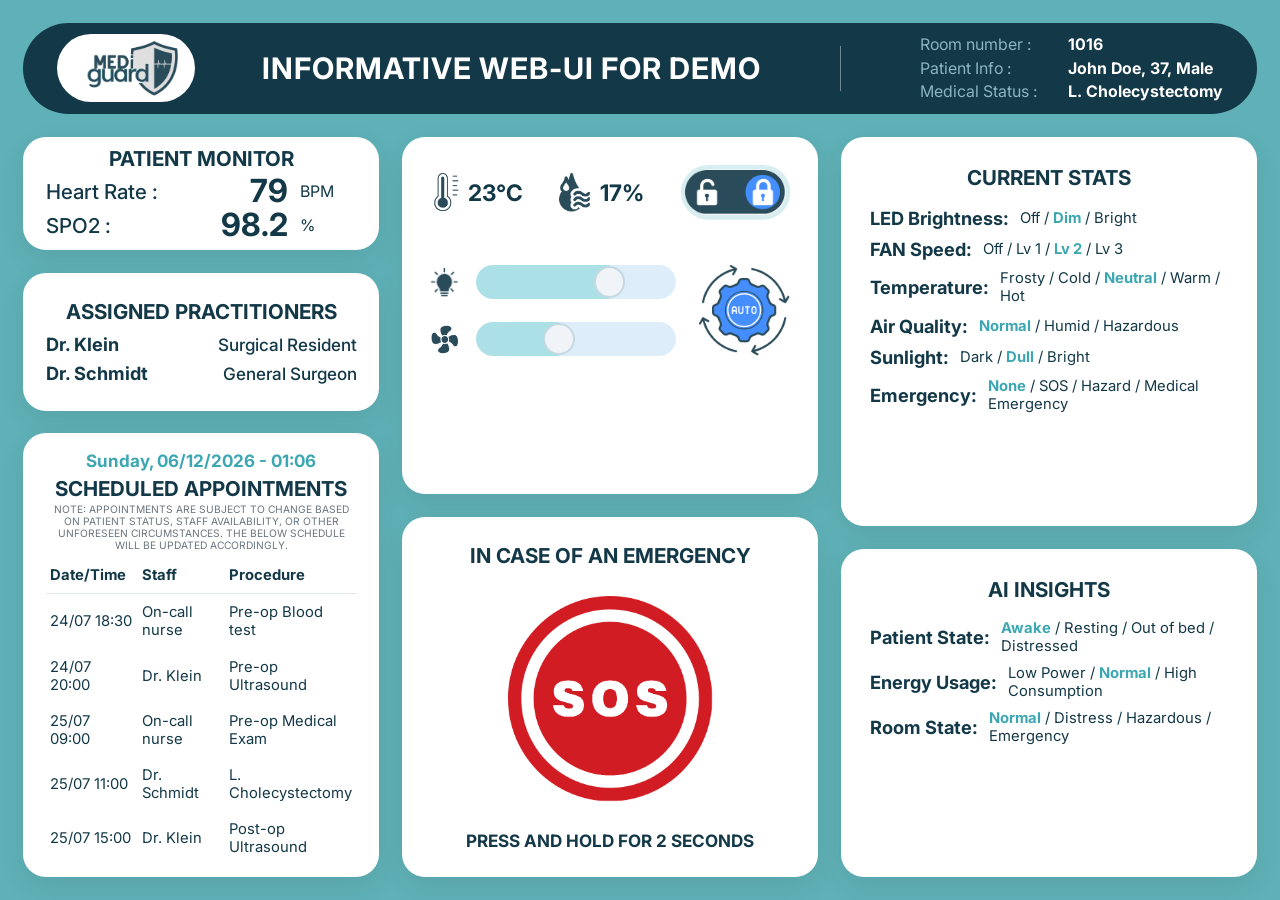
==== docs/index.html @ 402dad9f "reorganized folder" ====
<!DOCTYPE html>
<html lang="en">

<head>
    <meta charset="UTF-8">
    <meta name="viewport" content="width=device-width, initial-scale=1.0, maximum-scale=1.0, user-scalable=no">
    <meta http-equiv="Cache-Control" content="no-cache, no-store, must-revalidate">
    <meta http-equiv="Pragma" content="no-cache">
    <meta http-equiv="Expires" content="0">
    
    <title>MediGuard Dashboard</title>
    <link rel="icon" type="image/png" href="assets/favicon.png">
    <link rel="stylesheet" href="style.css">
    <link href="https://fonts.googleapis.com/css2?family=Inter:wght@400;500;700&display=swap" rel="stylesheet">
    
    <!-- PWA Settings & Mobile Web App Meta Tags -->
    <meta name="theme-color" content="#133847">
    <meta name="mobile-web-app-capable" content="yes">
    <meta name="apple-mobile-web-app-capable" content="yes">
    <meta name="apple-mobile-web-app-status-bar-style" content="black-translucent">
    <meta name="apple-mobile-web-app-title" content="MediGuard">
    <link rel="apple-touch-icon" href="assets/icon-192.png">
    
    <!-- Web App Manifest Link -->
    <link rel="manifest" href="manifest.json">
</head>

<body>
    <div class="emergency-overlay" id="emergencyOverlay"></div>
    <div class="dashboard-container">
        <!-- HEADER -->
        <header class="header">
            <div class="logo-section">
                <img src="assets/MediGuard_Logo.png" alt="MediGuard Logo" class="logo-img">
            </div>
            <div class="title-section">
                <h1>INFORMATIVE WEB-UI FOR DEMO</h1>
            </div>
            <div class="header-divider"></div>
            <div class="patient-info">
                <div class="info-row"><span class="label">Room number : </span><span class="value">1016</span></div>
                <div class="info-row"><span class="label">Patient Info : </span><span class="value">John Doe, 37,
                        Male</span></div>
                <div class="info-row"><span class="label">Medical Status : </span><span class="value">L.
                        Cholecystectomy</span></div>
            </div>
        </header>

        <!-- MAIN GRID -->
        <main class="main-grid">

            <!-- LEFT COLUMN -->
            <div class="col left-col">
                <div class="card patient-monitor">
                    <h2 class="card-title">PATIENT MONITOR</h2>
                    <div class="monitor-data">
                        <div class="data-row">
                            <span class="data-label">Heart Rate :</span>
                            <span class="data-value">79</span>
                            <span class="data-unit">BPM</span>
                        </div>
                        <div class="data-row">
                            <span class="data-label">SPO2 :</span>
                            <span class="data-value">98.2</span>
                            <span class="data-unit">%</span>
                        </div>
                    </div>
                </div>

                <div class="card assigned-practitioners">
                    <h2 class="card-title">Assigned Practitioners</h2>
                    <div class="practitioner-list">
                        <div class="practitioner-row">
                            <span class="prac-name">Dr. Klein</span>
                            <span class="prac-role">Surgical Resident</span>
                        </div>
                        <div class="practitioner-row">
                            <span class="prac-name">Dr. Schmidt</span>
                            <span class="prac-role">General Surgeon</span>
                        </div>
                    </div>
                </div>

                <div class="card scheduled-appointments">
                    <div class="schedule-header">
                        <div class="realtime-clock" id="realtimeClock">Loading time...</div>
                        <h2 class="card-title" style="margin-top: 5px; margin-bottom: 2px;">Scheduled Appointments</h2>
                        <div class="disclaimer" style="margin-top: 0;">NOTE: Appointments are subject to change based on
                            patient status, staff availability, or other unforeseen circumstances. The below schedule
                            will be updated accordingly.</div>
                    </div>
                    <div class="table-wrapper">
                        <table class="schedule-table">
                            <thead>
                                <tr>
                                    <th>Date/Time</th>
                                    <th>Staff</th>
                                    <th>Procedure</th>
                                </tr>
                            </thead>
                            <tbody>
                                <tr>
                                    <td>24/07 18:30</td>
                                    <td>On-call nurse</td>
                                    <td>Pre-op Blood test</td>
                                </tr>
                                <tr>
                                    <td>24/07 20:00</td>
                                    <td>Dr. Klein</td>
                                    <td>Pre-op Ultrasound</td>
                                </tr>
                                <tr>
                                    <td>25/07 09:00</td>
                                    <td>On-call nurse</td>
                                    <td>Pre-op Medical Exam</td>
                                </tr>
                                <tr>
                                    <td>25/07 11:00</td>
                                    <td>Dr. Schmidt</td>
                                    <td>L. Cholecystectomy</td>
                                </tr>
                                <tr>
                                    <td>25/07 15:00</td>
                                    <td>Dr. Klein</td>
                                    <td>Post-op Ultrasound</td>
                                </tr>
                                <tr>
                                    <td>25/07 17:30</td>
                                    <td>Dr. Klein</td>
                                    <td>Post-op Medical Exam</td>
                                </tr>
                                <tr>
                                    <td>25/07 18:00</td>
                                    <td>Dr. Klein</td>
                                    <td>Instructions and Medication</td>
                                </tr>
                                <tr>
                                    <td>26/07 09:00</td>
                                    <td>Dr. Schmidt</td>
                                    <td>Final Check-up, Discharge</td>
                                </tr>
                            </tbody>
                        </table>
                    </div>
                </div>
            </div>

            <!-- MIDDLE COLUMN -->
            <div class="col middle-col">
                <div class="card environment-controls">
                    <div class="env-top-row">
                        <div class="env-stat">
                            <img src="assets/Temperature_Icon.png" alt="Temp" class="env-icon">
                            <span class="env-value">23°C</span>
                        </div>
                        <div class="env-stat">
                            <img src="assets/Humidity_Icon.png" alt="Humidity" class="env-icon">
                            <span class="env-value">17%</span>
                        </div>
                        <div class="door-lock">
                            <div class="lock-toggle" id="lockToggle"
                                style="position: relative; background: transparent; padding: 0; width: 6rem; height: 3rem; display: flex; align-items: center; justify-content: center;">
                                <svg class="lock-progress" width="100%" height="100%" viewBox="0 0 96 48"
                                    style="position: absolute; top: 0; left: 0; pointer-events: none;">
                                    <rect x="2" y="2" width="92" height="44" rx="22" fill="none"
                                        stroke="rgba(60, 167, 179, 0.2)" stroke-width="4"></rect>
                                    <rect id="lockProgressFill" x="2" y="2" width="92" height="44" rx="22" fill="none"
                                        stroke="var(--accent-teal)" stroke-width="4" stroke-dasharray="234.3"
                                        stroke-dashoffset="234.3" stroke-linecap="round"></rect>
                                </svg>
                                <img id="lockBtn" src="assets/Locked_Button.png" alt="Lock Toggle"
                                    style="height: 2.5rem; width: 5.5rem; cursor: pointer; object-fit: contain; position: relative; z-index: 2;">
                            </div>
                        </div>
                    </div>

                    <div class="env-bottom-row">
                        <div class="sliders-section">
                            <div class="slider-row">
                                <img src="assets/Light_Icon.png" alt="Light" class="slider-icon">
                                <input type="range" min="0" max="100" value="70" class="custom-slider light-slider"
                                    id="lightSlider" disabled>
                            </div>
                            <div class="slider-row">
                                <img src="assets/Fan_Icon.png" alt="Fan" class="slider-icon">
                                <input type="range" min="0" max="100" value="40" class="custom-slider fan-slider"
                                    id="fanSlider" disabled>
                            </div>
                        </div>
                        <div class="auto-btn-section">
                            <button class="auto-btn active" id="autoBtn" style="position: relative;">
                                <svg class="auto-progress" width="100%" height="100%" viewBox="0 0 100 100"
                                    style="position: absolute; top: 0; left: 0; pointer-events: none; transform: rotate(-90deg); z-index: 0; border-radius: 50%; overflow: hidden;">
                                    <circle id="autoProgressFill" cx="50" cy="50" r="12.5" fill="none"
                                        stroke="var(--accent-teal)" stroke-width="25" stroke-dasharray="78.5"
                                        stroke-dashoffset="78.5"></circle>
                                </svg>
                                <img id="autoBtnImg" src="assets/AUTO_Button.png" alt="AUTO"
                                    style="position: relative; z-index: 1;">
                            </button>
                        </div>
                    </div>
                </div>

                <div class="card emergency-card">
                    <h2 class="card-title">IN CASE OF AN EMERGENCY</h2>
                    <div class="sos-container">
                        <svg class="sos-progress" width="220" height="220" viewBox="0 0 220 220">
                            <circle class="sos-progress-track" cx="110" cy="110" r="100"></circle>
                            <circle class="sos-progress-fill" cx="110" cy="110" r="100" id="sosProgressFill"></circle>
                        </svg>
                        <button class="sos-btn" id="sosBtn">
                            <img src="assets/SOS_Button.png" alt="SOS">
                        </button>
                    </div>
                    <div class="sos-instruction">PRESS AND HOLD FOR 2 SECONDS</div>
                </div>
            </div>

            <!-- RIGHT COLUMN -->
            <div class="col right-col">
                <div class="card current-stats">
                    <h2 class="card-title">CURRENT STATS</h2>
                    <div class="stats-list">
                        <div class="stat-row">
                            <span class="stat-label">LED Brightness</span><span class="colon">:</span>
                            <span class="stat-options">Off / <span class="active">Dim</span> / Bright</span>
                        </div>
                        <div class="stat-row">
                            <span class="stat-label">FAN Speed</span><span class="colon">:</span>
                            <span class="stat-options">Off / Lv 1 / <span class="active">Lv 2</span> / Lv 3</span>
                        </div>
                        <div class="stat-row">
                            <span class="stat-label">Temperature</span><span class="colon">:</span>
                            <span class="stat-options">Frosty / Cold / <span class="active">Neutral</span> / Warm /
                                Hot</span>
                        </div>
                        <div class="stat-row">
                            <span class="stat-label">Air Quality</span><span class="colon">:</span>
                            <span class="stat-options"><span class="active">Normal</span> / Humid / Hazardous</span>
                        </div>
                        <div class="stat-row">
                            <span class="stat-label">Sunlight</span><span class="colon">:</span>
                            <span class="stat-options">Dark / <span class="active">Dull</span> / Bright</span>
                        </div>
                        <div class="stat-row">
                            <span class="stat-label">Emergency</span><span class="colon">:</span>
                            <span class="stat-options" id="emergencyStatusText"><span class="active">None</span> / SOS /
                                Hazard / Medical Emergency</span>
                        </div>
                    </div>
                </div>

                <div class="card ai-insights">
                    <h2 class="card-title">AI INSIGHTS</h2>
                    <div class="stats-list">
                        <div class="stat-row">
                            <span class="stat-label">Patient State</span><span class="colon">:</span>
                            <span class="stat-options"><span class="active">Awake</span> / Resting / Out of bed /
                                Distressed</span>
                        </div>
                        <div class="stat-row">
                            <span class="stat-label">Energy Usage</span><span class="colon">:</span>
                            <span class="stat-options">Low Power / <span class="active">Normal</span> / High
                                Consumption</span>
                        </div>
                        <div class="stat-row">
                            <span class="stat-label">Room State</span><span class="colon">:</span>
                            <span class="stat-options"><span class="active">Normal</span> / Distress / Hazardous /
                                Emergency</span>
                        </div>
                    </div>
                </div>
            </div>
        </main>
    </div>

    <div class="orientation-warning">
        <div class="warning-content">
            <div class="warning-logo-wrapper">
                <img src="assets/MediGuard_Logo.png" alt="MediGuard Logo" class="warning-logo">
            </div>
            <svg class="phone-rotate-icon" viewBox="0 0 100 100" width="120" height="120">
                <g class="phone-group">
                    <rect x="25" y="10" width="50" height="80" rx="8" stroke="#FFF" stroke-width="4" fill="none"/>
                    <rect x="31" y="18" width="38" height="60" rx="4" fill="rgba(255,255,255,0.15)"/>
                    <circle cx="50" cy="84" r="3" fill="#FFF"/>
                </g>
                <path class="arrow-path" d="M 65 25 Q 85 25 85 50 Q 85 75 65 75" fill="none" stroke="var(--accent-teal)" stroke-width="4" stroke-linecap="round"/>
                <polygon class="arrow-head" points="68,70 60,75 68,80" fill="var(--accent-teal)"/>
            </svg>
            <h2 class="warning-title">Portrait Mode Detected</h2>
            <p class="warning-text">For the best MediGuard dashboard experience, please rotate your device to landscape orientation.</p>
        </div>
    </div>

    <script src="script.js"></script>
</body>

</html>
---- docs/style.css ----
:root {
    --bg-color: #5FB1B7;
    --card-bg: #FFFFFF;
    --text-navy: #133847;
    --accent-teal: #3CA7B3;
    --sos-red: #C82333;
    --slider-track: #BDDDF6;
    --slider-left: #59C2CE;
    --muted-gray: #6C757D;
    --header-bg: #133847;
    --header-sec-text: #8BB4C4;
    --border-radius: 1.25rem;
    --shadow: 0 0.5rem 1.5rem rgba(0, 0, 0, 0.08);
}

* {
    margin: 0;
    padding: 0;
    box-sizing: border-box;
    font-family: 'Inter', system-ui, -apple-system, sans-serif;
    user-select: none;
    -webkit-user-drag: none;
}

img {
    -webkit-user-drag: none;
    pointer-events: none;
}

#lockBtn {
    pointer-events: auto;
}

body {
    background-color: var(--bg-color);
    color: var(--text-navy);
    overflow: hidden;
    width: 100vw;
    height: 100vh;
    transition: background-color 0.5s ease;
}

body.emergency-active {
    background-color: #5d1111;
}

/* Emergency Overlay */
.emergency-overlay {
    position: fixed;
    top: 0;
    left: 0;
    right: 0;
    bottom: 0;
    pointer-events: none;
    z-index: 9999;
    box-shadow: inset 0 0 0px rgba(200, 35, 51, 0);
    transition: box-shadow 0.5s ease;
}

.emergency-overlay.active {
    box-shadow: inset 0 0 6.25rem 1.875rem rgba(200, 35, 51, 0.8);
    animation: pulseRed 2s infinite alternate;
}

@keyframes pulseRed {
    from {
        box-shadow: inset 0 0 5rem 1.25rem rgba(200, 35, 51, 0.6);
    }

    to {
        box-shadow: inset 0 0 7.5rem 2.5rem rgba(200, 35, 51, 0.9);
    }
}

/* Layout */
.dashboard-container {
    display: flex;
    flex-direction: column;
    height: 100vh;
    padding: 1.25rem;
    gap: 1.25rem;
    justify-content: space-between;
}

/* Header */
.header {
    width: 100%;
    height: 5rem;
    background: var(--header-bg);
    border-radius: 2.5rem;
    padding: 0 1.875rem;
    display: flex;
    align-items: center;
    justify-content: space-between;
    flex-shrink: 0;
}

.logo-section {
    height: 3.75rem;
    background: #FFF;
    border-radius: 2.1875rem;
    display: flex;
    align-items: center;
    justify-content: center;
    padding: 0 0.9375rem;
}

.logo-img {
    height: 3rem;
    object-fit: contain;
}

.title-section h1 {
    color: #FFF;
    font-size: 1.625rem;
    font-weight: 700;
    text-transform: uppercase;
    letter-spacing: 1px;
    margin: 0;
}

.header-divider {
    width: 1px;
    height: 2.5rem;
    background: rgba(255, 255, 255, 0.4);
    margin: 0 0.625rem;
}

.patient-info {
    display: flex;
    flex-direction: column;
    gap: 0.25rem;
    font-size: 0.875rem;
}

.info-row {
    display: flex;
}

.info-row .label {
    color: var(--header-sec-text);
    width: 8.125rem;
}

.info-row .value {
    color: #FFF;
    font-weight: 700;
}

/* Main Grid */
.main-grid {
    display: flex;
    flex: 1;
    gap: 1.25rem;
    width: 100%;
    min-height: 0;
    /* Important for flex children scrolling/fitting */
    height: 100%;
}

.col {
    display: flex;
    flex-direction: column;
    gap: 1.25rem;
    min-height: 0;
    height: 100%;
}

.left-col {
    flex: 30;
}

.middle-col {
    flex: 35;
}

.right-col {
    flex: 35;
}

/* Cards Common */
.card {
    background: var(--card-bg);
    border-radius: var(--border-radius);
    padding: 1.25rem;
    box-shadow: var(--shadow);
    display: flex;
    flex-direction: column;
}

.card-title {
    text-align: center;
    font-size: 1.125rem;
    font-weight: 700;
    color: var(--text-navy);
    text-transform: uppercase;
    margin-bottom: 0.9375rem;
}

/* Patient Monitor (Left 1) */
.patient-monitor {
    flex: 6;
    justify-content: center;
    padding: 0.5rem 1.25rem;
}

.patient-monitor .card-title {
    margin-bottom: 0.25rem;
}

.monitor-data {
    display: flex;
    flex-direction: column;
    gap: 2px;
}

.data-row {
    display: grid;
    grid-template-columns: 1fr auto 3.125rem;
    align-items: center;
}

.data-label {
    font-size: 1.125rem;
    font-weight: 500;
}

.data-value {
    font-size: 1.75rem;
    font-weight: 700;
    line-height: 1;
    text-align: right;
    padding-right: 0.625rem;
}

.data-unit {
    font-size: 0.875rem;
}

/* Assigned Practitioners (Left 2) */
.assigned-practitioners {
    flex: 7;
    justify-content: center;
    padding: 0.75rem 1.25rem;
}

.assigned-practitioners .card-title {
    margin-bottom: 0.5rem;
}

.practitioner-list {
    display: flex;
    flex-direction: column;
    gap: 0.375rem;
}

.practitioner-row {
    display: flex;
    justify-content: space-between;
    align-items: center;
}

.prac-name {
    font-weight: 700;
    font-size: 1rem;
}

.prac-role {
    font-size: 0.9375rem;
    font-weight: 500;
}

/* Scheduled Appointments (Left 3) */
.scheduled-appointments {
    flex: 26;
    overflow: hidden;
    padding: 0.9375rem 1.25rem;
}

.schedule-header {
    display: flex;
    flex-direction: column;
    align-items: center;
    margin-bottom: 0.3125rem;
}

.table-wrapper {
    flex: 1;
    overflow-y: auto;
    min-height: 0;
}

.realtime-clock {
    color: var(--accent-teal);
    font-weight: 700;
    font-size: 0.9375rem;
}

.disclaimer {
    font-size: 0.5625rem;
    color: var(--muted-gray);
    text-align: center;
    text-transform: uppercase;
    margin-top: 0.3125rem;
}

.schedule-table {
    width: 100%;
    border-collapse: collapse;
    font-size: 0.8125rem;
    flex: 1;
}

.schedule-table th,
.schedule-table td {
    padding: 0.5rem 0.25rem;
    text-align: left;
}

.schedule-table th {
    border-bottom: 1px solid #E2E8F0;
    font-weight: 700;
    position: sticky;
    top: 0;
    background: var(--card-bg);
    z-index: 1;
}

.schedule-table th:nth-child(1),
.schedule-table td:nth-child(1) {
    width: 30%;
}

.schedule-table th:nth-child(2),
.schedule-table td:nth-child(2) {
    width: 30%;
}

.schedule-table th:nth-child(3),
.schedule-table td:nth-child(3) {
    width: 40%;
}

/* Environment Controls (Middle 1) */
.environment-controls {
    flex: 12;
    justify-content: flex-start;
    padding: 1.5625rem;
    display: flex;
    flex-direction: column;
    gap: 1.25rem;
}

.env-top-row {
    display: flex;
    justify-content: space-between;
    align-items: center;
}

.env-stat {
    display: flex;
    align-items: center;
    gap: 0.5rem;
}

.env-icon {
    height: 2.1875rem;
    width: auto;
    object-fit: contain;
}

.env-value {
    font-size: 1.25rem;
    font-weight: 700;
}

.door-lock {
    display: flex;
    align-items: center;
}

.lock-toggle {
    display: flex;
    background: transparent;
    border-radius: 1.25rem;
    padding: 0;
    gap: 0.25rem;
}

.toggle-btn {
    width: 2.5rem;
    height: 2rem;
    border-radius: 1rem;
    border: none;
    cursor: pointer;
    background: transparent;
    transition: background 0.3s;
    display: flex;
    align-items: center;
    justify-content: center;
}

.toggle-btn img {
    height: 1.125rem;
    object-fit: contain;
}

.toggle-btn.active {
    background: var(--accent-teal);
}

.toggle-btn:not(.active) {
    background: transparent;
}

#unlockBtn.active {
    background: var(--muted-gray);
}

.env-bottom-row {
    display: flex;
    justify-content: space-between;
    align-items: center;
    margin-top: 1.25rem;
}

.sliders-section {
    display: flex;
    flex-direction: column;
    gap: 1.25rem;
    flex: 1;
}

.slider-row {
    display: flex;
    align-items: center;
    gap: 0.9375rem;
}

.slider-icon {
    height: 1.5625rem;
    width: auto;
}

.custom-slider {
    -webkit-appearance: none;
    appearance: none;
    width: 100%;
    height: 1.875rem;
    background: linear-gradient(to right, var(--slider-left) calc((var(--value-num, 0) / 100) * (100% - 1.75rem) + 0.875rem), var(--slider-track) calc((var(--value-num, 0) / 100) * (100% - 1.75rem) + 0.875rem));
    border-radius: 0.9375rem;
    outline: none;
}

.custom-slider::-webkit-slider-thumb {
    -webkit-appearance: none;
    appearance: none;
    width: 1.75rem;
    height: 1.75rem;
    border-radius: 50%;
    background: var(--accent-teal);
    border: 2.5px solid var(--text-navy);
    cursor: pointer;
}

.custom-slider::-moz-range-thumb {
    width: 1.75rem;
    height: 1.75rem;
    border-radius: 50%;
    background: var(--accent-teal);
    border: 2.5px solid var(--text-navy);
    cursor: pointer;
}

.custom-slider:disabled {
    opacity: 0.5;
    cursor: not-allowed;
}

.custom-slider:disabled::-webkit-slider-thumb {
    cursor: not-allowed;
    background: #E2E8F0;
    border: 2.5px solid var(--header-sec-text);
}

.custom-slider:disabled::-moz-range-thumb {
    cursor: not-allowed;
    background: #E2E8F0;
    border: 2.5px solid var(--header-sec-text);
}

.auto-btn-section {
    margin-left: 1.25rem;
}

.auto-btn {
    width: 5rem;
    height: 5rem;
    border-radius: 50%;
    border: none;
    background: transparent;
    cursor: pointer;
    display: flex;
    align-items: center;
    justify-content: center;
    position: relative;
    transition: box-shadow 0.3s;
}

.auto-btn img {
    width: 100%;
    height: 100%;
    object-fit: contain;
}

.auto-btn.active img {
    animation: autoGlow 2s infinite alternate;
}

@keyframes autoGlow {
    from {
        filter: drop-shadow(0 0 0.625rem rgba(60, 167, 179, 0.8)) drop-shadow(0 0 1.25rem rgba(60, 167, 179, 0.4));
    }

    to {
        filter: drop-shadow(0 0 1.25rem rgba(60, 167, 179, 1)) drop-shadow(0 0 2.5rem rgba(60, 167, 179, 0.85)) drop-shadow(0 0 3.75rem rgba(60, 167, 179, 0.7));
    }
}

/* Emergency Card (Middle 2) */
.emergency-card {
    flex: 13;
    align-items: center;
    justify-content: center;
    padding: 0.9375rem;
}

.emergency-card .card-title {
    margin-bottom: 0.3125rem;
}

.sos-container {
    position: relative;
    width: min(13.75rem, 28vh);
    height: min(13.75rem, 28vh);
    display: flex;
    align-items: center;
    justify-content: center;
}

.sos-progress {
    position: absolute;
    top: 0;
    left: 0;
    width: 100%;
    height: 100%;
    transform: rotate(-90deg);
}

.sos-progress-track {
    fill: none;
    stroke: transparent;
    /* Track is invisible, gap takes place */
    stroke-width: 8;
}

.sos-progress-fill {
    fill: none;
    stroke: var(--sos-red);
    stroke-width: 8;
    stroke-linecap: round;
    stroke-dasharray: 628;
    /* 2 * pi * 100 */
    stroke-dashoffset: 628;
    transition: stroke-dashoffset 0.1s linear;
}

.sos-btn {
    background: transparent;
    border: none;
    width: 82%;
    height: 82%;
    border-radius: 50%;
    cursor: pointer;
    z-index: 10;
    display: flex;
    align-items: center;
    justify-content: center;
}

.sos-btn img {
    width: 100%;
    height: 100%;
    object-fit: contain;
}

.sos-instruction {
    margin-top: 0.3125rem;
    font-size: 0.9375rem;
    font-weight: 700;
    color: var(--text-navy);
}

/* Right Column (Stats & AI Insights) */
.current-stats {
    flex: 11;
    padding: 1.5625rem;
}

.ai-insights {
    flex: 9;
    padding: 1.5625rem;
}

.stats-list {
    display: flex;
    flex-direction: column;
    gap: 0.5rem;
    flex: 1;
}

.stat-row {
    display: grid;
    grid-template-columns: auto 0.9375rem 1fr;
    align-items: center;
}

.stat-label {
    font-weight: 700;
    white-space: nowrap;
}

.colon {
    font-weight: 700;
}

.stat-options {
    font-size: 0.8125rem;
    color: var(--text-navy);
}

.stat-options .active {
    font-weight: 700;
    color: var(--accent-teal);
}

/* Portrait Warning */
.orientation-warning {
    display: none;
    position: fixed;
    top: 0;
    left: 0;
    right: 0;
    bottom: 0;
    background: linear-gradient(135deg, var(--header-bg), var(--bg-color));
    color: #FFF;
    z-index: 10000;
    align-items: center;
    justify-content: center;
    text-align: center;
    padding: 2rem;
}

.warning-content {
    display: flex;
    flex-direction: column;
    align-items: center;
    max-width: 400px;
}

.warning-logo-wrapper {
    background: #FFF;
    padding: 1rem 2rem;
    border-radius: 2rem;
    margin-bottom: 3rem;
    box-shadow: 0 0.5rem 1.5rem rgba(0, 0, 0, 0.15);
}

.warning-logo {
    height: 3rem;
    object-fit: contain;
}

.phone-rotate-icon {
    margin-bottom: 2rem;
}

.phone-group {
    transform-origin: 50px 50px;
    animation: rotateDevice 2.5s ease-in-out infinite;
}

.arrow-path, .arrow-head {
    opacity: 0.8;
    animation: fadeArrow 2.5s ease-in-out infinite;
}

.warning-title {
    font-size: 1.8rem;
    font-weight: 700;
    margin-bottom: 1rem;
    letter-spacing: 1px;
}

.warning-text {
    font-size: 1.1rem;
    color: rgba(255, 255, 255, 0.85);
    line-height: 1.5;
}

@keyframes rotateDevice {
    0%, 15% { transform: rotate(0deg); }
    40%, 60% { transform: rotate(-90deg); }
    85%, 100% { transform: rotate(0deg); }
}

@keyframes fadeArrow {
    0%, 15% { opacity: 0; }
    30%, 40% { opacity: 0.8; }
    60%, 100% { opacity: 0; }
}

@media screen and (orientation: portrait) {
    .dashboard-container {
        display: none;
    }

    .orientation-warning {
        display: flex;
    }
}
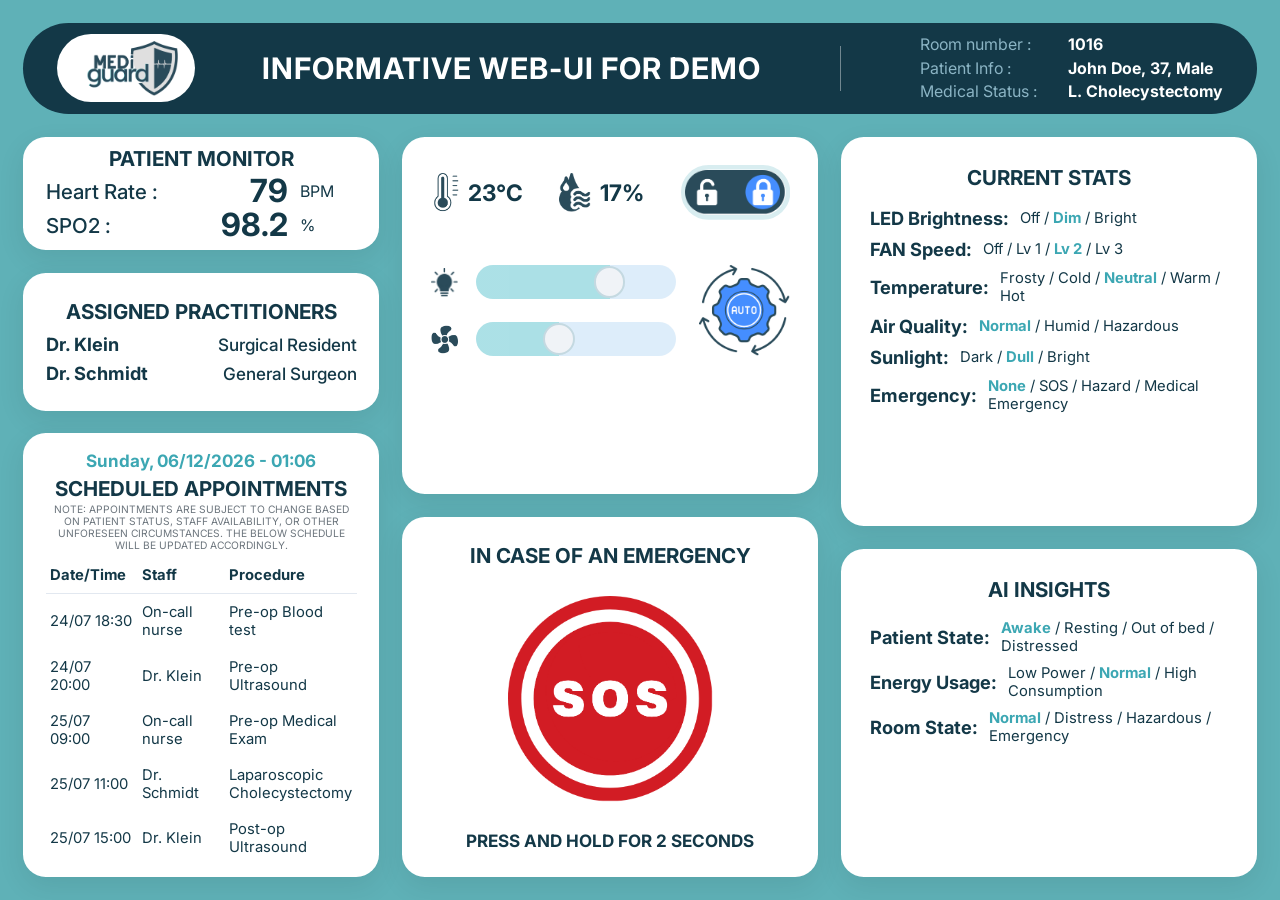
==== commit df461c01: "sos reverse animation" ====
--- a/docs/index.html
+++ b/docs/index.html
@@ -7,12 +7,12 @@
     <meta http-equiv="Cache-Control" content="no-cache, no-store, must-revalidate">
     <meta http-equiv="Pragma" content="no-cache">
     <meta http-equiv="Expires" content="0">
-    
+
     <title>MediGuard Dashboard</title>
     <link rel="icon" type="image/png" href="assets/favicon.png">
     <link rel="stylesheet" href="style.css">
     <link href="https://fonts.googleapis.com/css2?family=Inter:wght@400;500;700&display=swap" rel="stylesheet">
-    
+
     <!-- PWA Settings & Mobile Web App Meta Tags -->
     <meta name="theme-color" content="#133847">
     <meta name="mobile-web-app-capable" content="yes">
@@ -20,7 +20,7 @@
     <meta name="apple-mobile-web-app-status-bar-style" content="black-translucent">
     <meta name="apple-mobile-web-app-title" content="MediGuard">
     <link rel="apple-touch-icon" href="assets/icon-192.png">
-    
+
     <!-- Web App Manifest Link -->
     <link rel="manifest" href="manifest.json">
 </head>
@@ -117,7 +117,7 @@
                                 <tr>
                                     <td>25/07 11:00</td>
                                     <td>Dr. Schmidt</td>
-                                    <td>L. Cholecystectomy</td>
+                                    <td>Laparoscopic Cholecystectomy</td>
                                 </tr>
                                 <tr>
                                     <td>25/07 15:00</td>
@@ -282,15 +282,17 @@
             </div>
             <svg class="phone-rotate-icon" viewBox="0 0 100 100" width="120" height="120">
                 <g class="phone-group">
-                    <rect x="25" y="10" width="50" height="80" rx="8" stroke="#FFF" stroke-width="4" fill="none"/>
-                    <rect x="31" y="18" width="38" height="60" rx="4" fill="rgba(255,255,255,0.15)"/>
-                    <circle cx="50" cy="84" r="3" fill="#FFF"/>
+                    <rect x="25" y="10" width="50" height="80" rx="8" stroke="#FFF" stroke-width="4" fill="none" />
+                    <rect x="31" y="18" width="38" height="60" rx="4" fill="rgba(255,255,255,0.15)" />
+                    <circle cx="50" cy="84" r="3" fill="#FFF" />
                 </g>
-                <path class="arrow-path" d="M 65 25 Q 85 25 85 50 Q 85 75 65 75" fill="none" stroke="var(--accent-teal)" stroke-width="4" stroke-linecap="round"/>
-                <polygon class="arrow-head" points="68,70 60,75 68,80" fill="var(--accent-teal)"/>
+                <path class="arrow-path" d="M 65 25 Q 85 25 85 50 Q 85 75 65 75" fill="none" stroke="var(--accent-teal)"
+                    stroke-width="4" stroke-linecap="round" />
+                <polygon class="arrow-head" points="68,70 60,75 68,80" fill="var(--accent-teal)" />
             </svg>
             <h2 class="warning-title">Portrait Mode Detected</h2>
-            <p class="warning-text">For the best MediGuard dashboard experience, please rotate your device to landscape orientation.</p>
+            <p class="warning-text">For the best MediGuard dashboard experience, please rotate your device to landscape
+                orientation.</p>
         </div>
     </div>
 
--- a/docs/style.css
+++ b/docs/style.css
@@ -572,7 +572,15 @@
     stroke-dasharray: 628;
     /* 2 * pi * 100 */
     stroke-dashoffset: 628;
-    transition: stroke-dashoffset 0.1s linear;
+    opacity: 0;
+    /* Transition back to idle state smoothly on release */
+    transition: stroke-dashoffset 1.5s ease-out, opacity 1.5s ease-out;
+}
+
+.sos-progress-fill.holding {
+    opacity: 1;
+    /* No transition on stroke-dashoffset while holding to keep sync with JS */
+    transition: opacity 0.1s ease, stroke-dashoffset 0s;
 }
 
 .sos-btn {
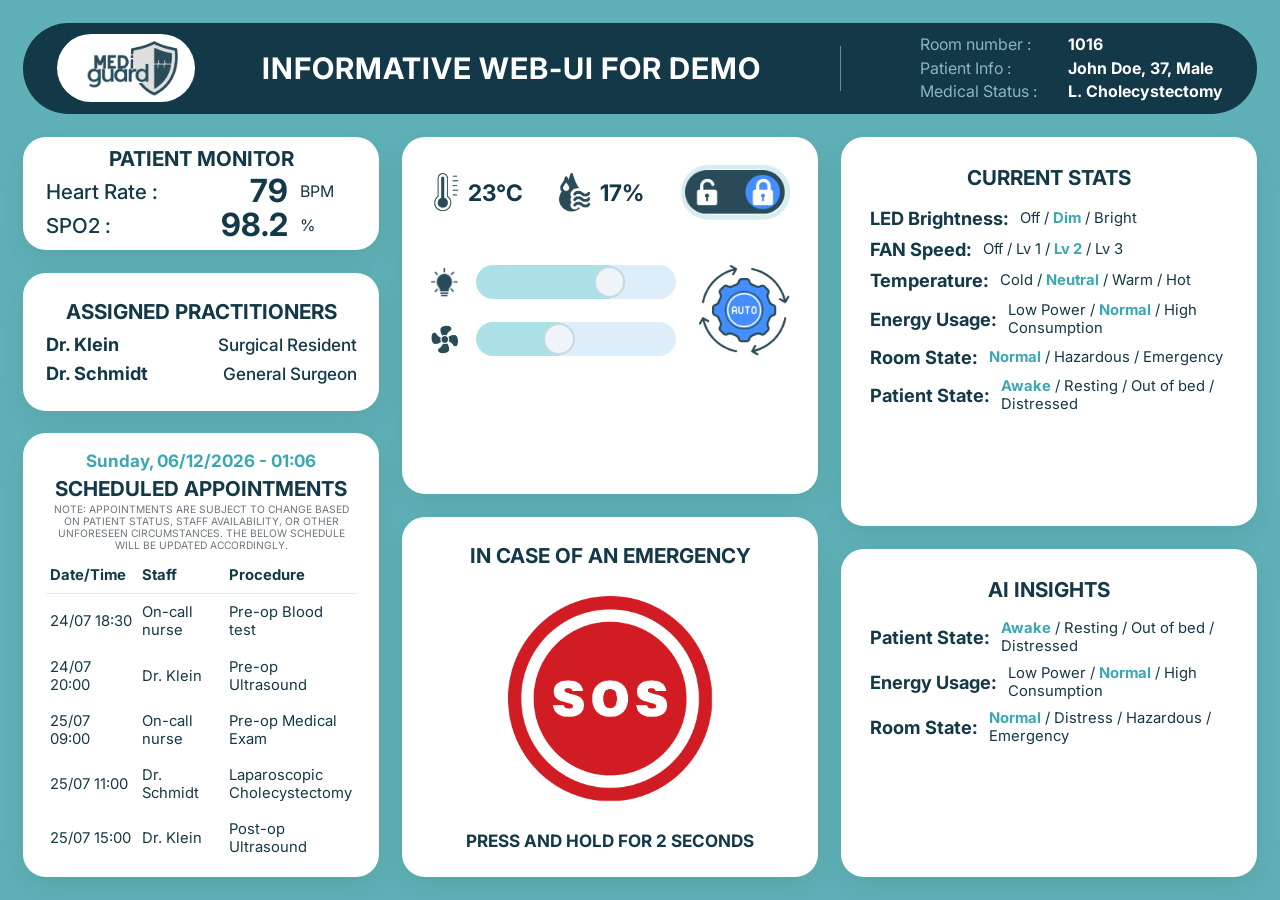
==== commit 814a2dfe: "Update index.html" ====
--- a/docs/index.html
+++ b/docs/index.html
@@ -232,21 +232,23 @@
                         </div>
                         <div class="stat-row">
                             <span class="stat-label">Temperature</span><span class="colon">:</span>
-                            <span class="stat-options">Frosty / Cold / <span class="active">Neutral</span> / Warm /
+                            <span class="stat-options">Cold / <span class="active">Neutral</span> / Warm /
                                 Hot</span>
                         </div>
                         <div class="stat-row">
-                            <span class="stat-label">Air Quality</span><span class="colon">:</span>
-                            <span class="stat-options"><span class="active">Normal</span> / Humid / Hazardous</span>
-                        </div>
-                        <div class="stat-row">
-                            <span class="stat-label">Sunlight</span><span class="colon">:</span>
-                            <span class="stat-options">Dark / <span class="active">Dull</span> / Bright</span>
-                        </div>
-                        <div class="stat-row">
-                            <span class="stat-label">Emergency</span><span class="colon">:</span>
-                            <span class="stat-options" id="emergencyStatusText"><span class="active">None</span> / SOS /
-                                Hazard / Medical Emergency</span>
+                            <span class="stat-label">Energy Usage</span><span class="colon">:</span>
+                            <span class="stat-options">Low Power / <span class="active">Normal</span> / High
+                                Consumption</span>
+                        </div>
+                        <div class="stat-row">
+                            <span class="stat-label">Room State</span><span class="colon">:</span>
+                            <span class="stat-options"><span class="active">Normal</span> / Hazardous /
+                                Emergency</span>
+                        </div>
+                        <div class="stat-row">
+                            <span class="stat-label">Patient State</span><span class="colon">:</span>
+                            <span class="stat-options"><span class="active">Awake</span> / Resting / Out of bed /
+                                Distressed</span>
                         </div>
                     </div>
                 </div>
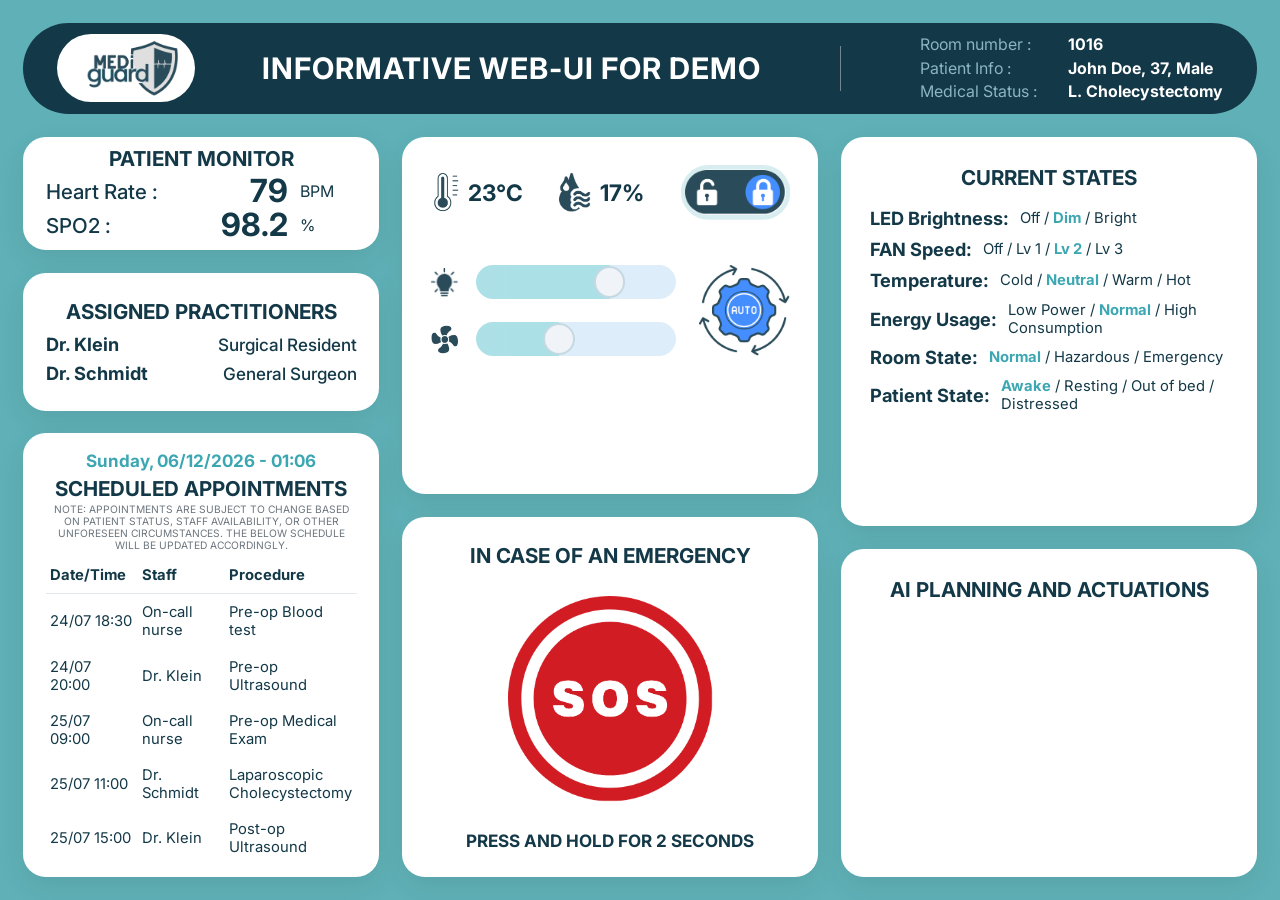
==== commit de9aa67d: "Update index.html" ====
--- a/docs/index.html
+++ b/docs/index.html
@@ -220,7 +220,7 @@
             <!-- RIGHT COLUMN -->
             <div class="col right-col">
                 <div class="card current-stats">
-                    <h2 class="card-title">CURRENT STATS</h2>
+                    <h2 class="card-title">CURRENT STATES</h2>
                     <div class="stats-list">
                         <div class="stat-row">
                             <span class="stat-label">LED Brightness</span><span class="colon">:</span>
@@ -254,23 +254,9 @@
                 </div>
 
                 <div class="card ai-insights">
-                    <h2 class="card-title">AI INSIGHTS</h2>
+                    <h2 class="card-title">AI PLANNING AND ACTUATIONS</h2>
                     <div class="stats-list">
-                        <div class="stat-row">
-                            <span class="stat-label">Patient State</span><span class="colon">:</span>
-                            <span class="stat-options"><span class="active">Awake</span> / Resting / Out of bed /
-                                Distressed</span>
-                        </div>
-                        <div class="stat-row">
-                            <span class="stat-label">Energy Usage</span><span class="colon">:</span>
-                            <span class="stat-options">Low Power / <span class="active">Normal</span> / High
-                                Consumption</span>
-                        </div>
-                        <div class="stat-row">
-                            <span class="stat-label">Room State</span><span class="colon">:</span>
-                            <span class="stat-options"><span class="active">Normal</span> / Distress / Hazardous /
-                                Emergency</span>
-                        </div>
+                        <!--AI PLANNING AND ACTUATIONS TO BE UPDATED-->
                     </div>
                 </div>
             </div>
